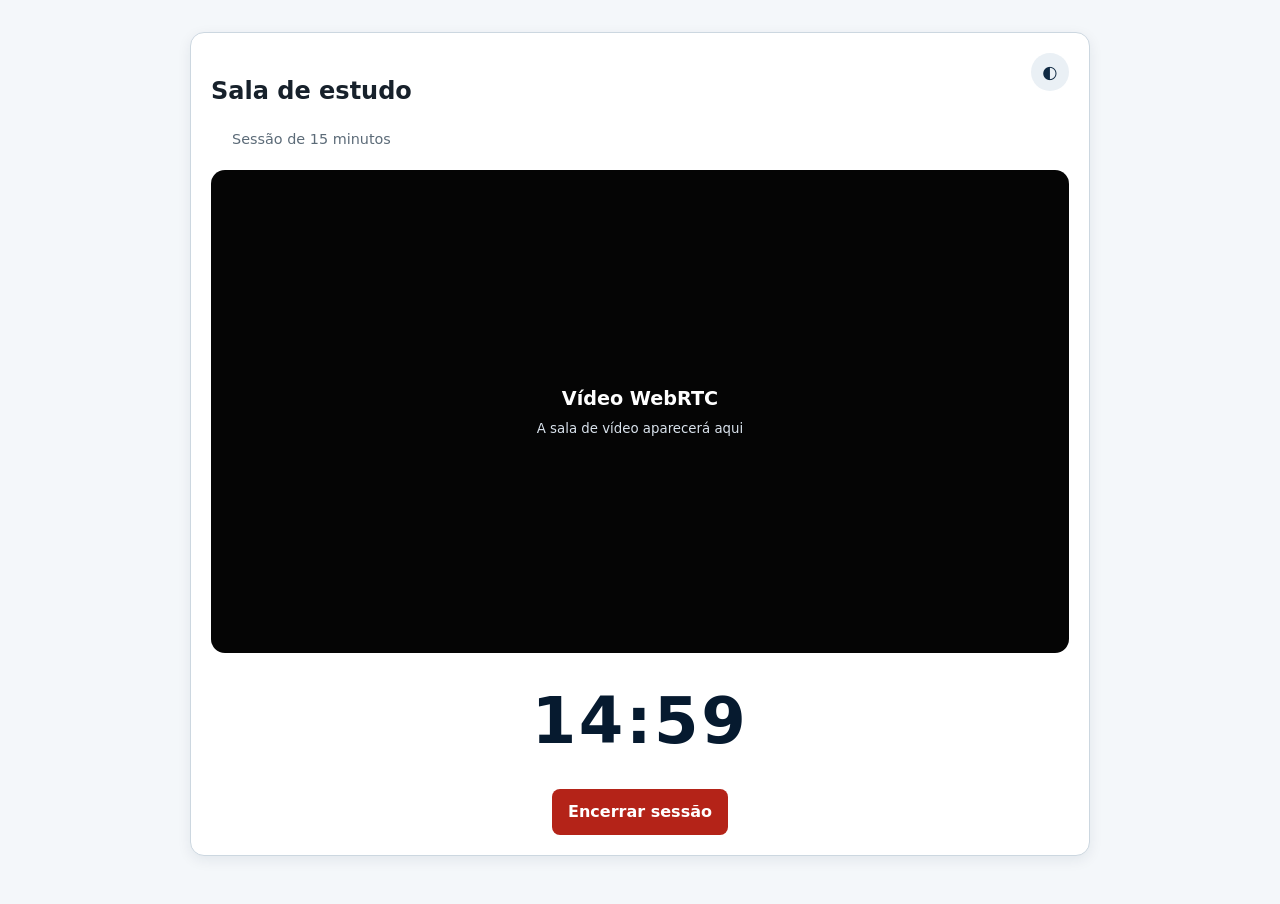
==== frontend/sala.html @ 6344618f "chore: inicializa MVP do AprendeJunto" ====
<!DOCTYPE html>
<html lang="pt-BR">
<head>
    <meta charset="UTF-8">
    <meta name="viewport" content="width=device-width, initial-scale=1.0">
    <meta name="description" content="Sala de estudo do AprendeJunto.">
    <title>AprendeJunto | Sala de estudo</title>
    <link rel="stylesheet" href="style.css">
</head>
<body>
    <main class="page-shell session-page">
        <section class="card session-card" aria-labelledby="session-title">
            <div class="section-heading">
                <div>
                    <h1 id="session-title">Sala de estudo</h1>
                    <p class="session-meta">Sessão de 15 minutos</p>
                </div>
                <button class="theme-toggle" id="theme-toggle" type="button" aria-label="Alternar tema" title="Alternar tema">◐</button>
            </div>

            <div class="video-placeholder" role="img" aria-label="Placeholder do vídeo WebRTC">
                <span>
                    <strong>Vídeo WebRTC</strong>
                    <small>A sala de vídeo aparecerá aqui</small>
                </span>
            </div>

            <p id="session-timer" class="timer" aria-label="Tempo restante">15:00</p>
            <button id="end-session-button" class="danger-button" type="button">Encerrar sessão</button>
        </section>
    </main>

    <script src="app.js" defer></script>
</body>
</html>
---- frontend/style.css ----
:root {
    color-scheme: light;
    --color-primary: #102a43;
    --color-primary-strong: #061a2f;
    --color-primary-soft: #d9e7f5;
    --color-accent: #1f5f93;
    --color-background: #f4f7fa;
    --color-surface: #ffffff;
    --color-surface-muted: #eaf0f5;
    --color-text: #17212b;
    --color-text-muted: #5c6b78;
    --color-border: #ccd7e0;
    --color-danger: #b42318;
    --color-danger-dark: #8f1d14;
    --shadow-sm: 0 4px 14px rgba(16, 42, 67, 0.08);
    --shadow-md: 0 12px 30px rgba(16, 42, 67, 0.12);
    --radius-sm: 8px;
    --radius-md: 14px;
    --radius-lg: 20px;
}

[data-theme="dark"] {
    color-scheme: dark;
    --color-primary: #b9d6f0;
    --color-primary-strong: #e2eef9;
    --color-primary-soft: #203c57;
    --color-accent: #75a9d5;
    --color-background: #0d1722;
    --color-surface: #152333;
    --color-surface-muted: #203244;
    --color-text: #edf4fa;
    --color-text-muted: #aab9c7;
    --color-border: #34495c;
    --color-danger: #f06a60;
    --color-danger-dark: #ff8a80;
    --shadow-sm: 0 4px 14px rgba(0, 0, 0, 0.22);
    --shadow-md: 0 12px 30px rgba(0, 0, 0, 0.3);
}

* {
    box-sizing: border-box;
}

html {
    font-family: Inter, ui-sans-serif, system-ui, -apple-system, BlinkMacSystemFont, "Segoe UI", sans-serif;
    background: var(--color-background);
}

body {
    margin: 0;
    min-width: 320px;
    color: var(--color-text);
    background: var(--color-background);
    line-height: 1.5;
}

button,
input {
    font: inherit;
}

button {
    border: 0;
    cursor: pointer;
}

button:focus-visible,
input:focus-visible,
a:focus-visible {
    outline: 3px solid var(--color-accent);
    outline-offset: 2px;
}

a {
    color: inherit;
}

.app-header {
    position: sticky;
    top: 0;
    z-index: 10;
    display: flex;
    align-items: center;
    justify-content: space-between;
    gap: 1rem;
    padding: 1rem;
    background: var(--color-surface);
    border-bottom: 1px solid var(--color-border);
}

.brand {
    color: var(--color-primary);
    font-size: 1.15rem;
    font-weight: 800;
    text-decoration: none;
    letter-spacing: -0.02em;
}

.header-actions,
.balance {
    display: flex;
    align-items: center;
    gap: 0.65rem;
}

.balance {
    padding: 0.45rem 0.75rem;
    color: var(--color-primary);
    background: var(--color-primary-soft);
    border-radius: 999px;
    font-size: 0.875rem;
    font-weight: 700;
    white-space: nowrap;
}

.theme-toggle {
    width: 2.4rem;
    height: 2.4rem;
    color: var(--color-primary);
    background: var(--color-surface-muted);
    border-radius: 50%;
    font-size: 1.1rem;
}

.page-shell {
    width: min(100% - 2rem, 1080px);
    margin: 0 auto;
    padding: 2rem 0 3rem;
}

.hero {
    margin-bottom: 1.5rem;
}

.hero h1,
.section-heading h2 {
    margin: 0;
    color: var(--color-primary-strong);
    letter-spacing: -0.03em;
}

.hero p,
.section-heading p,
.empty-state,
.session-meta {
    color: var(--color-text-muted);
}

.hero p {
    max-width: 600px;
    margin: 0.5rem 0 0;
}

.dashboard-grid {
    display: grid;
    gap: 1.25rem;
}

.card {
    padding: 1.25rem;
    background: var(--color-surface);
    border: 1px solid var(--color-border);
    border-radius: var(--radius-md);
    box-shadow: var(--shadow-sm);
}

.section-heading {
    display: flex;
    align-items: flex-start;
    justify-content: space-between;
    gap: 1rem;
    margin-bottom: 1rem;
}

.section-heading h2 {
    font-size: 1.15rem;
}

.section-heading p {
    margin: 0.25rem 0 0;
    font-size: 0.9rem;
}

.form-grid {
    display: grid;
    gap: 0.9rem;
}

.field {
    display: grid;
    gap: 0.4rem;
}

.field label {
    color: var(--color-text-muted);
    font-size: 0.85rem;
    font-weight: 700;
}

.field input {
    width: 100%;
    padding: 0.75rem 0.85rem;
    color: var(--color-text);
    background: var(--color-surface);
    border: 1px solid var(--color-border);
    border-radius: var(--radius-sm);
}

.primary-button,
.danger-button {
    display: inline-flex;
    align-items: center;
    justify-content: center;
    min-height: 2.75rem;
    padding: 0.7rem 1rem;
    border-radius: var(--radius-sm);
    font-weight: 750;
    transition: transform 160ms ease, background 160ms ease;
}

.primary-button {
    color: #ffffff;
    background: var(--color-primary);
}

.primary-button:hover {
    background: var(--color-primary-strong);
    transform: translateY(-1px);
}

.danger-button {
    color: #ffffff;
    background: var(--color-danger);
}

.danger-button:hover {
    background: var(--color-danger-dark);
    transform: translateY(-1px);
}

.primary-button:disabled {
    cursor: wait;
    opacity: 0.65;
}

.questions-list {
    display: grid;
    gap: 0.85rem;
}

.question-item {
    display: grid;
    gap: 0.9rem;
    padding: 1rem;
    background: var(--color-surface-muted);
    border-radius: var(--radius-sm);
}

.question-item h3 {
    margin: 0;
    color: var(--color-primary-strong);
    font-size: 1rem;
}

.question-subject {
    display: inline-block;
    margin: 0.3rem 0 0;
    color: var(--color-text-muted);
    font-size: 0.85rem;
    font-weight: 650;
}

.question-description {
    margin: 0.5rem 0 0;
    color: var(--color-text-muted);
    font-size: 0.9rem;
}

.status-message {
    min-height: 1.35rem;
    margin: 0.75rem 0 0;
    color: var(--color-text-muted);
    font-size: 0.875rem;
}

.status-message.error {
    color: var(--color-danger);
}

.empty-state {
    padding: 1rem;
    text-align: center;
    background: var(--color-surface-muted);
    border-radius: var(--radius-sm);
}

.session-page {
    min-height: 100vh;
    display: grid;
    place-items: center;
}

.session-card {
    width: min(100%, 900px);
    text-align: center;
}

.video-placeholder {
    display: grid;
    place-items: center;
    aspect-ratio: 16 / 9;
    margin: 1.25rem 0;
    color: #d9e2ec;
    background: #050505;
    border-radius: var(--radius-md);
}

.video-placeholder span {
    display: grid;
    gap: 0.35rem;
}

.video-placeholder strong {
    color: #ffffff;
    font-size: 1.2rem;
}

.timer {
    margin: 0 0 1.25rem;
    color: var(--color-primary-strong);
    font-variant-numeric: tabular-nums;
    font-size: clamp(2.25rem, 10vw, 4rem);
    font-weight: 800;
    letter-spacing: 0.04em;
}

@media (min-width: 720px) {
    .app-header {
        padding: 1rem max(1.5rem, calc((100vw - 1080px) / 2));
    }

    .dashboard-grid {
        grid-template-columns: minmax(280px, 0.85fr) minmax(0, 1.15fr);
        align-items: start;
    }

    .question-item {
        grid-template-columns: 1fr auto;
        align-items: center;
    }
}
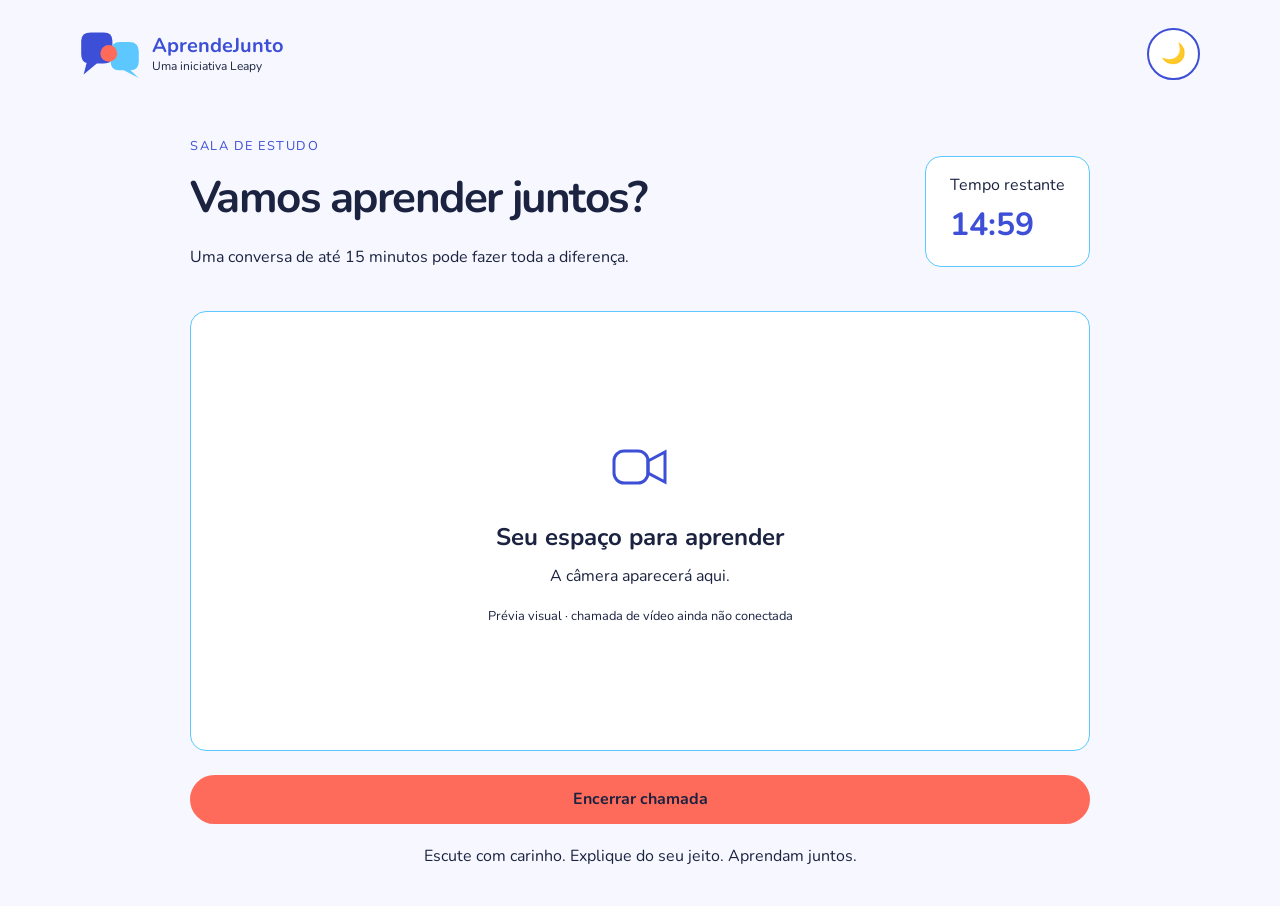
==== commit 090ad1c1: "feat: aplica identidade visual Leapy ao frontend AprendeJunto" ====
--- a/frontend/sala.html
+++ b/frontend/sala.html
@@ -3,33 +3,66 @@
 <head>
     <meta charset="UTF-8">
     <meta name="viewport" content="width=device-width, initial-scale=1.0">
-    <meta name="description" content="Sala de estudo do AprendeJunto.">
+    <meta name="description" content="Uma sala para aprender e ensinar juntos, em até 15 minutos.">
     <title>AprendeJunto | Sala de estudo</title>
     <link rel="stylesheet" href="style.css">
+    <script src="app.js" defer></script>
 </head>
 <body>
-    <main class="page-shell session-page">
-        <section class="card session-card" aria-labelledby="session-title">
-            <div class="section-heading">
-                <div>
-                    <h1 id="session-title">Sala de estudo</h1>
-                    <p class="session-meta">Sessão de 15 minutos</p>
+    <a class="skip-link" href="#study-room">Pular para a sala</a>
+    <header class="app-header page-shell">
+        <a class="brand" href="index.html" aria-label="AprendeJunto — voltar ao mural">
+            <svg class="brand-mark" viewBox="0 0 100 80" aria-hidden="true">
+                <path class="logo-primary" d="M18 4H40Q54 4 54 18V42Q54 56 40 56H28L6 74 11 55Q2 53 2 40V18Q2 4 18 4Z"/>
+                <path class="logo-sky" d="M67 20H82Q98 20 98 36V52Q98 67 84 67L98 80 73 67H65Q51 67 51 53V36Q51 20 67 20Z"/>
+                <circle class="logo-action" cx="48" cy="39" r="14"/>
+            </svg>
+            <span>AprendeJunto<small>Uma iniciativa Leapy</small></span>
+        </a>
+        <button class="theme-toggle" id="theme-toggle" type="button" aria-label="Ativar tema escuro">🌙</button>
+    </header>
+    <main class="page-shell room-main" id="study-room">
+        <section class="room-heading" aria-labelledby="session-title">
+            <div>
+                <p class="eyebrow">SALA DE ESTUDO</p>
+                <h1 id="session-title">Vamos aprender juntos?</h1>
+                <p>Uma conversa de até 15 minutos pode fazer toda a diferença.</p>
+            </div>
+            <div class="timer-panel">
+                <span>Tempo restante</span>
+                <strong id="session-timer" role="timer" aria-label="Tempo restante da sessão">15:00</strong>
+            </div>
+        </section>
+        <div class="video-placeholder" aria-label="Prévia da área de vídeo">
+            <svg class="camera-icon" viewBox="0 0 64 64" fill="none" stroke="currentColor" stroke-width="3" aria-hidden="true">
+                <rect x="6" y="16" width="34" height="32" rx="10"/>
+                <path d="m40 26 17-9v30l-17-9Z"/>
+            </svg>
+            <h2>Seu espaço para aprender</h2>
+            <p>A câmera aparecerá aqui.</p>
+            <small>Prévia visual · chamada de vídeo ainda não conectada</small>
+        </div>
+        <button id="end-session-button" class="danger-button full-width" type="button">Encerrar chamada</button>
+        <p class="room-tip">Escute com carinho. Explique do seu jeito. Aprendam juntos.</p>
+    </main>
+    <dialog id="rating-modal" class="rating-modal" aria-labelledby="rating-title" aria-describedby="rating-description">
+        <h2 id="rating-title">Mandou bem!</h2>
+        <p id="rating-description">Cada troca faz a diferença. Como foi aprender com seu colega?</p>
+        <form id="rating-form">
+            <fieldset class="rating-fieldset">
+                <legend>Sua avaliação</legend>
+                <div class="rating-stars">
+                    <label><input type="radio" name="estrelas" value="1" required aria-label="1 estrela"><span aria-hidden="true">★</span></label>
+                    <label><input type="radio" name="estrelas" value="2" aria-label="2 estrelas"><span aria-hidden="true">★</span></label>
+                    <label><input type="radio" name="estrelas" value="3" aria-label="3 estrelas"><span aria-hidden="true">★</span></label>
+                    <label><input type="radio" name="estrelas" value="4" aria-label="4 estrelas"><span aria-hidden="true">★</span></label>
+                    <label><input type="radio" name="estrelas" value="5" aria-label="5 estrelas"><span aria-hidden="true">★</span></label>
                 </div>
-                <button class="theme-toggle" id="theme-toggle" type="button" aria-label="Alternar tema" title="Alternar tema">◐</button>
-            </div>
-
-            <div class="video-placeholder" role="img" aria-label="Placeholder do vídeo WebRTC">
-                <span>
-                    <strong>Vídeo WebRTC</strong>
-                    <small>A sala de vídeo aparecerá aqui</small>
-                </span>
-            </div>
-
-            <p id="session-timer" class="timer" aria-label="Tempo restante">15:00</p>
-            <button id="end-session-button" class="danger-button" type="button">Encerrar sessão</button>
-        </section>
-    </main>
-
-    <script src="app.js" defer></script>
+            </fieldset>
+            <p id="rating-status" class="status-message" role="status"></p>
+            <button class="primary-button full-width" type="submit">Enviar avaliação</button>
+        </form>
+        <button class="secondary-button full-width" id="close-rating" type="button">Voltar à sala</button>
+    </dialog>
 </body>
 </html>
--- a/frontend/style.css
+++ b/frontend/style.css
@@ -1,351 +1,148 @@
+@import url('https://fonts.googleapis.com/css2?family=Nunito:wght@400;700&display=swap');
+
 :root {
+    --aj-primary: #3D4FD6;
+    --aj-sky: #5CC8FF;
+    --aj-action: #FF6B5B;
+    --aj-coin: #FFC53D;
+    --aj-text: #1B2340;
+    --aj-bg: #F7F8FF;
+    --aj-surface: #FFFFFF;
+    --aj-radius-card: 16px;
+    --aj-radius-btn: 999px;
+    --aj-font: 'Nunito', system-ui, sans-serif;
     color-scheme: light;
-    --color-primary: #102a43;
-    --color-primary-strong: #061a2f;
-    --color-primary-soft: #d9e7f5;
-    --color-accent: #1f5f93;
-    --color-background: #f4f7fa;
-    --color-surface: #ffffff;
-    --color-surface-muted: #eaf0f5;
-    --color-text: #17212b;
-    --color-text-muted: #5c6b78;
-    --color-border: #ccd7e0;
-    --color-danger: #b42318;
-    --color-danger-dark: #8f1d14;
-    --shadow-sm: 0 4px 14px rgba(16, 42, 67, 0.08);
-    --shadow-md: 0 12px 30px rgba(16, 42, 67, 0.12);
-    --radius-sm: 8px;
-    --radius-md: 14px;
-    --radius-lg: 20px;
 }
 
 [data-theme="dark"] {
+    --aj-primary: #8C9BFF;
+    --aj-sky: #7FD3FF;
+    --aj-action: #FF8A7D;
+    --aj-coin: #FFD166;
+    --aj-text: #EEF0FF;
+    --aj-bg: #10142A;
+    --aj-surface: #1A2040;
     color-scheme: dark;
-    --color-primary: #b9d6f0;
-    --color-primary-strong: #e2eef9;
-    --color-primary-soft: #203c57;
-    --color-accent: #75a9d5;
-    --color-background: #0d1722;
-    --color-surface: #152333;
-    --color-surface-muted: #203244;
-    --color-text: #edf4fa;
-    --color-text-muted: #aab9c7;
-    --color-border: #34495c;
-    --color-danger: #f06a60;
-    --color-danger-dark: #ff8a80;
-    --shadow-sm: 0 4px 14px rgba(0, 0, 0, 0.22);
-    --shadow-md: 0 12px 30px rgba(0, 0, 0, 0.3);
 }
 
-* {
-    box-sizing: border-box;
+* { box-sizing: border-box; }
+body {
+    font-family: var(--aj-font);
+    background-color: var(--aj-bg);
+    color: var(--aj-text);
+    transition: background-color 0.3s ease, color 0.3s ease;
+    margin: 0;
+    padding: 20px;
+    line-height: 1.6;
+    font-weight: 400;
 }
-
-html {
-    font-family: Inter, ui-sans-serif, system-ui, -apple-system, BlinkMacSystemFont, "Segoe UI", sans-serif;
-    background: var(--color-background);
+button, input, select, textarea { font: inherit; }
+h1, h2, h3, strong, button, .brand { font-weight: 700; }
+h1, h2, h3 { line-height: 1.2; overflow-wrap: anywhere; }
+h1 { font-size: clamp(2rem, 5vw, 3.5rem); letter-spacing: -.035em; margin: 0 0 20px; }
+h2 { font-size: 1.5rem; margin: 0 0 12px; }
+h3 { font-size: 1.15rem; margin: 0 0 12px; }
+p { margin: 0 0 16px; }
+a { color: var(--aj-primary); }
+button {
+    border: 2px solid transparent;
+    border-radius: var(--aj-radius-btn);
+    min-height: 44px;
+    padding: 10px 20px;
+    cursor: pointer;
+    transition: transform .15s ease;
 }
-
-body {
-    margin: 0;
-    min-width: 320px;
-    color: var(--color-text);
-    background: var(--color-background);
-    line-height: 1.5;
+button:hover:not(:disabled) { transform: translateY(-2px); }
+button:disabled { cursor: wait; opacity: .65; }
+:where(a, button, input, textarea, select):focus-visible {
+    outline: 3px solid var(--aj-primary);
+    outline-offset: 4px;
 }
-
-button,
-input {
-    font: inherit;
+.page-shell { width: min(100%, 1120px); margin-inline: auto; }
+.app-header { display: flex; flex-wrap: wrap; align-items: center; justify-content: space-between; gap: 20px; padding-block: 8px 24px; }
+.brand { display: inline-flex; align-items: center; gap: 12px; text-decoration: none; font-size: 1.25rem; line-height: 1.3; }
+.brand-mark { width: 60px; height: 48px; flex: none; }
+.logo-primary { fill: var(--aj-primary); }
+.logo-sky { fill: var(--aj-sky); }
+.logo-action { fill: var(--aj-action); }
+.brand small, .balance small { display: block; font-size: .75rem; color: var(--aj-text); font-weight: 400; }
+.header-actions { display: flex; align-items: center; gap: 20px; }
+.balance { display: flex; align-items: center; gap: 10px; font-size: .875rem; }
+.coin { display: grid; place-items: center; width: 44px; height: 44px; border-radius: 50%; background-color: var(--aj-coin); color: var(--aj-bg); font-size: 1.25rem; font-weight: 700; }
+:root:not([data-theme="dark"]) .coin { color: var(--aj-text); }
+.theme-toggle { background-color: var(--aj-surface); color: var(--aj-text); border-color: var(--aj-primary); min-width: 48px; padding: 8px 12px; font-size: 1.25rem; }
+.intro { padding-block: 32px 40px; max-width: 760px; }
+.eyebrow { color: var(--aj-primary); font-size: .8rem; letter-spacing: .12em; margin-bottom: 16px; }
+.how-it-works { border-left: 4px solid var(--aj-sky); padding-left: 16px; }
+.dashboard-grid { display: grid; gap: 32px; align-items: start; }
+.feed-section, .ask-card { min-width: 0; }
+.search-box, .field { display: grid; gap: 8px; }
+.search-box { margin-block: 24px 16px; }
+input, select, textarea { width: 100%; min-width: 0; padding: 12px 16px; color: var(--aj-text); background-color: var(--aj-bg); border: 1px solid var(--aj-primary); border-radius: var(--aj-radius-card); }
+.search-box input { background-color: var(--aj-surface); }
+input::placeholder, textarea::placeholder { color: var(--aj-text); opacity: .7; }
+textarea { resize: vertical; min-height: 110px; }
+.subject-tabs { display: flex; flex-wrap: wrap; gap: 8px; margin-bottom: 20px; }
+.subject-tab, .secondary-button { color: var(--aj-primary); background-color: var(--aj-surface); border-color: var(--aj-primary); }
+.subject-tab.active, .primary-button { background-color: var(--aj-primary); color: var(--aj-surface); }
+[data-theme="dark"] .subject-tab.active, [data-theme="dark"] .primary-button { color: var(--aj-bg); }
+.primary-button, .danger-button { display: inline-flex; align-items: center; justify-content: center; gap: 8px; }
+.accept-button, .danger-button { background-color: var(--aj-action); color: var(--aj-text); }
+[data-theme="dark"] .accept-button, [data-theme="dark"] .danger-button { color: var(--aj-bg); }
+.full-width { width: 100%; }
+.card, .question-item, .empty-state, .video-placeholder, .timer-panel, .rating-modal {
+    background-color: var(--aj-surface);
+    border-radius: var(--aj-radius-card);
+    border: 1px solid var(--aj-sky);
 }
-
-button {
-    border: 0;
-    cursor: pointer;
+.questions-list { display: grid; gap: 16px; }
+.question-item { display: grid; gap: 20px; padding: 24px; }
+.question-description { margin-bottom: 16px; overflow-wrap: anywhere; }
+.question-meta { display: flex; flex-wrap: wrap; align-items: center; gap: 12px; font-size: .875rem; }
+.question-subject { color: var(--aj-primary); font-weight: 400; }
+.question-author { display: flex; align-items: center; gap: 6px; }
+.mini-avatar { display: inline-grid; place-items: center; width: 28px; height: 28px; flex: none; border-radius: 50%; background-color: var(--aj-sky); color: var(--aj-bg); font-size: .65rem; }
+:root:not([data-theme="dark"]) .mini-avatar { color: var(--aj-text); }
+.ask-cta { margin-top: 20px; }
+.ask-card { padding: 24px; scroll-margin-top: 24px; }
+.question-mark { display: grid; place-items: center; width: 48px; height: 48px; margin-bottom: 24px; border-radius: 50%; color: var(--aj-primary); background-color: var(--aj-bg); font-size: 1.75rem; }
+.form-grid { display: grid; gap: 20px; margin-top: 24px; }
+.status-message { margin-block: 12px; font-size: .875rem; }
+.status-message:empty { display: none; }
+.status-message.error { border-left: 4px solid var(--aj-action); padding-left: 12px; }
+.empty-state { padding: 24px; text-align: center; }
+.page-footer { padding-top: 48px; font-size: .875rem; text-align: center; }
+.room-main { padding-top: 32px; max-width: 900px; }
+.room-heading { display: flex; flex-direction: column; gap: 16px; margin-bottom: 24px; }
+.room-heading h1 { font-size: clamp(1.75rem, 4vw, 2.75rem); }
+.timer-panel { display: grid; padding: 16px 24px; flex: none; }
+.timer-panel strong { color: var(--aj-primary); font-size: 2rem; font-variant-numeric: tabular-nums; }
+.video-placeholder { display: flex; flex-direction: column; align-items: center; justify-content: center; min-height: 320px; padding: 32px 20px; text-align: center; margin-bottom: 24px; }
+.video-placeholder small { font-size: .8rem; }
+.camera-icon { width: 64px; height: 64px; color: var(--aj-primary); margin-bottom: 24px; }
+.room-tip { text-align: center; margin-top: 20px; }
+.rating-modal { color: var(--aj-text); width: min(480px, calc(100% - 40px)); max-height: calc(100dvh - 40px); overflow-y: auto; padding: 28px; text-align: center; }
+.rating-modal::backdrop { background-color: var(--aj-bg); opacity: .9; }
+.rating-modal h2 { font-size: 2rem; }
+.rating-fieldset { border: 0; padding: 0; margin: 24px 0; }
+.rating-stars { display: flex; justify-content: center; gap: 4px; margin-top: 12px; }
+.rating-stars label { position: relative; cursor: pointer; }
+.rating-stars input { position: absolute; width: 1px; height: 1px; padding: 0; opacity: 0; }
+.rating-stars span { display: grid; place-items: center; width: 44px; height: 48px; color: var(--aj-coin); font-size: 2.5rem; border-bottom: 3px solid transparent; }
+.rating-stars input:checked + span { border-color: var(--aj-coin); transform: scale(1.1); }
+.rating-stars input:focus-visible + span { outline: 3px solid var(--aj-primary); outline-offset: 2px; }
+.rating-modal .secondary-button { margin-top: 12px; }
+.skip-link { position: fixed; top: -100px; left: 20px; padding: 12px; background-color: var(--aj-surface); z-index: 10; }
+.skip-link:focus { top: 20px; }
+@media (min-width: 720px) {
+    .app-header { flex-wrap: nowrap; }
+    .dashboard-grid { grid-template-columns: minmax(0, 1.5fr) minmax(0, 1fr); }
+    .room-heading { flex-direction: row; align-items: center; justify-content: space-between; }
+    .video-placeholder { min-height: 440px; }
 }
-
-button:focus-visible,
-input:focus-visible,
-a:focus-visible {
-    outline: 3px solid var(--color-accent);
-    outline-offset: 2px;
+@media (min-width: 1000px) {
+    .question-item { grid-template-columns: minmax(0, 1fr) auto; align-items: center; }
 }
-
-a {
-    color: inherit;
+@media (prefers-reduced-motion: reduce) {
+    *, *::before, *::after { transition: none !important; scroll-behavior: auto !important; }
 }
-
-.app-header {
-    position: sticky;
-    top: 0;
-    z-index: 10;
-    display: flex;
-    align-items: center;
-    justify-content: space-between;
-    gap: 1rem;
-    padding: 1rem;
-    background: var(--color-surface);
-    border-bottom: 1px solid var(--color-border);
-}
-
-.brand {
-    color: var(--color-primary);
-    font-size: 1.15rem;
-    font-weight: 800;
-    text-decoration: none;
-    letter-spacing: -0.02em;
-}
-
-.header-actions,
-.balance {
-    display: flex;
-    align-items: center;
-    gap: 0.65rem;
-}
-
-.balance {
-    padding: 0.45rem 0.75rem;
-    color: var(--color-primary);
-    background: var(--color-primary-soft);
-    border-radius: 999px;
-    font-size: 0.875rem;
-    font-weight: 700;
-    white-space: nowrap;
-}
-
-.theme-toggle {
-    width: 2.4rem;
-    height: 2.4rem;
-    color: var(--color-primary);
-    background: var(--color-surface-muted);
-    border-radius: 50%;
-    font-size: 1.1rem;
-}
-
-.page-shell {
-    width: min(100% - 2rem, 1080px);
-    margin: 0 auto;
-    padding: 2rem 0 3rem;
-}
-
-.hero {
-    margin-bottom: 1.5rem;
-}
-
-.hero h1,
-.section-heading h2 {
-    margin: 0;
-    color: var(--color-primary-strong);
-    letter-spacing: -0.03em;
-}
-
-.hero p,
-.section-heading p,
-.empty-state,
-.session-meta {
-    color: var(--color-text-muted);
-}
-
-.hero p {
-    max-width: 600px;
-    margin: 0.5rem 0 0;
-}
-
-.dashboard-grid {
-    display: grid;
-    gap: 1.25rem;
-}
-
-.card {
-    padding: 1.25rem;
-    background: var(--color-surface);
-    border: 1px solid var(--color-border);
-    border-radius: var(--radius-md);
-    box-shadow: var(--shadow-sm);
-}
-
-.section-heading {
-    display: flex;
-    align-items: flex-start;
-    justify-content: space-between;
-    gap: 1rem;
-    margin-bottom: 1rem;
-}
-
-.section-heading h2 {
-    font-size: 1.15rem;
-}
-
-.section-heading p {
-    margin: 0.25rem 0 0;
-    font-size: 0.9rem;
-}
-
-.form-grid {
-    display: grid;
-    gap: 0.9rem;
-}
-
-.field {
-    display: grid;
-    gap: 0.4rem;
-}
-
-.field label {
-    color: var(--color-text-muted);
-    font-size: 0.85rem;
-    font-weight: 700;
-}
-
-.field input {
-    width: 100%;
-    padding: 0.75rem 0.85rem;
-    color: var(--color-text);
-    background: var(--color-surface);
-    border: 1px solid var(--color-border);
-    border-radius: var(--radius-sm);
-}
-
-.primary-button,
-.danger-button {
-    display: inline-flex;
-    align-items: center;
-    justify-content: center;
-    min-height: 2.75rem;
-    padding: 0.7rem 1rem;
-    border-radius: var(--radius-sm);
-    font-weight: 750;
-    transition: transform 160ms ease, background 160ms ease;
-}
-
-.primary-button {
-    color: #ffffff;
-    background: var(--color-primary);
-}
-
-.primary-button:hover {
-    background: var(--color-primary-strong);
-    transform: translateY(-1px);
-}
-
-.danger-button {
-    color: #ffffff;
-    background: var(--color-danger);
-}
-
-.danger-button:hover {
-    background: var(--color-danger-dark);
-    transform: translateY(-1px);
-}
-
-.primary-button:disabled {
-    cursor: wait;
-    opacity: 0.65;
-}
-
-.questions-list {
-    display: grid;
-    gap: 0.85rem;
-}
-
-.question-item {
-    display: grid;
-    gap: 0.9rem;
-    padding: 1rem;
-    background: var(--color-surface-muted);
-    border-radius: var(--radius-sm);
-}
-
-.question-item h3 {
-    margin: 0;
-    color: var(--color-primary-strong);
-    font-size: 1rem;
-}
-
-.question-subject {
-    display: inline-block;
-    margin: 0.3rem 0 0;
-    color: var(--color-text-muted);
-    font-size: 0.85rem;
-    font-weight: 650;
-}
-
-.question-description {
-    margin: 0.5rem 0 0;
-    color: var(--color-text-muted);
-    font-size: 0.9rem;
-}
-
-.status-message {
-    min-height: 1.35rem;
-    margin: 0.75rem 0 0;
-    color: var(--color-text-muted);
-    font-size: 0.875rem;
-}
-
-.status-message.error {
-    color: var(--color-danger);
-}
-
-.empty-state {
-    padding: 1rem;
-    text-align: center;
-    background: var(--color-surface-muted);
-    border-radius: var(--radius-sm);
-}
-
-.session-page {
-    min-height: 100vh;
-    display: grid;
-    place-items: center;
-}
-
-.session-card {
-    width: min(100%, 900px);
-    text-align: center;
-}
-
-.video-placeholder {
-    display: grid;
-    place-items: center;
-    aspect-ratio: 16 / 9;
-    margin: 1.25rem 0;
-    color: #d9e2ec;
-    background: #050505;
-    border-radius: var(--radius-md);
-}
-
-.video-placeholder span {
-    display: grid;
-    gap: 0.35rem;
-}
-
-.video-placeholder strong {
-    color: #ffffff;
-    font-size: 1.2rem;
-}
-
-.timer {
-    margin: 0 0 1.25rem;
-    color: var(--color-primary-strong);
-    font-variant-numeric: tabular-nums;
-    font-size: clamp(2.25rem, 10vw, 4rem);
-    font-weight: 800;
-    letter-spacing: 0.04em;
-}
-
-@media (min-width: 720px) {
-    .app-header {
-        padding: 1rem max(1.5rem, calc((100vw - 1080px) / 2));
-    }
-
-    .dashboard-grid {
-        grid-template-columns: minmax(280px, 0.85fr) minmax(0, 1.15fr);
-        align-items: start;
-    }
-
-    .question-item {
-        grid-template-columns: 1fr auto;
-        align-items: center;
-    }
-}
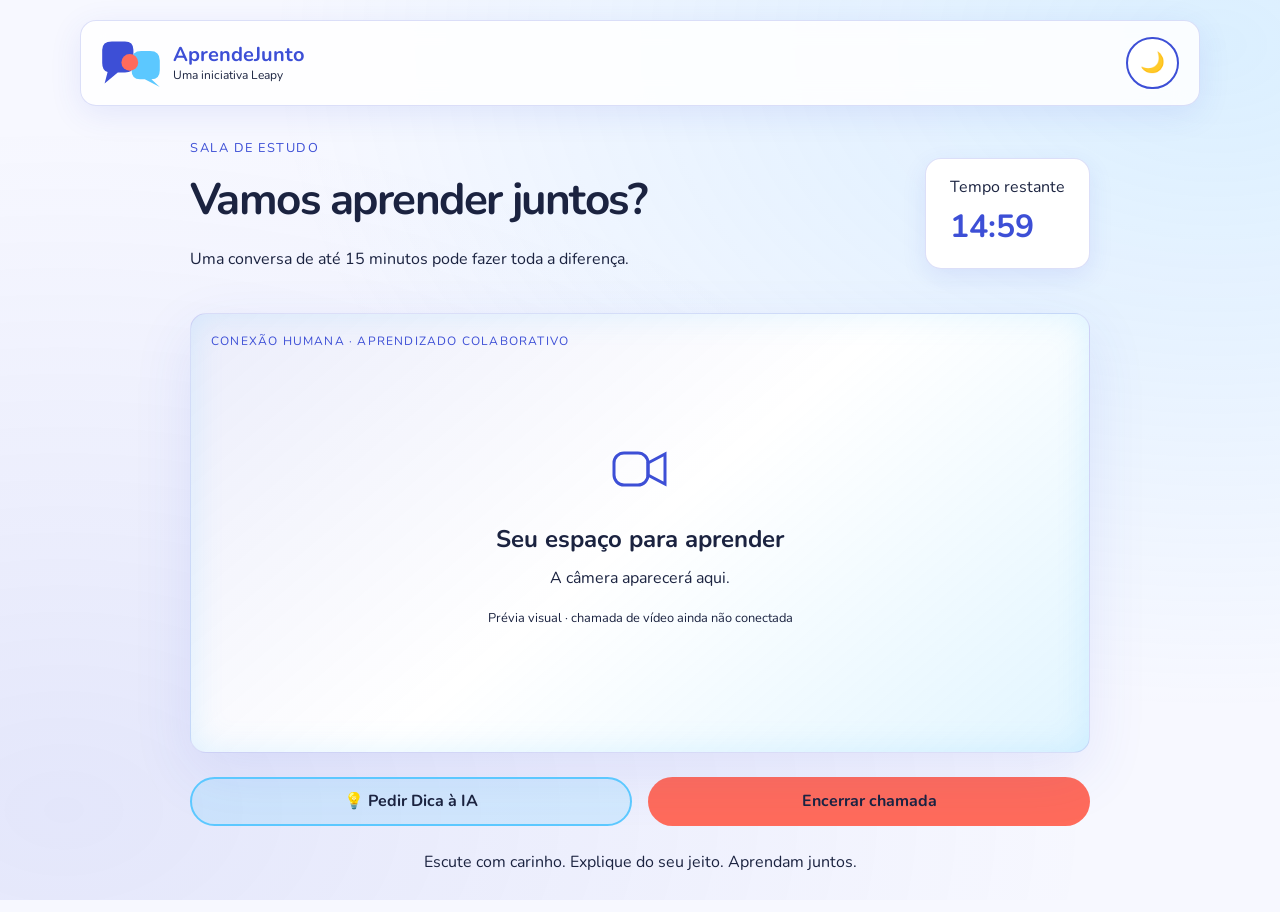
==== commit fac77932: "feat: adiciona glassmorphism, dica de IA e bonus de excelencia" ====
--- a/frontend/sala.html
+++ b/frontend/sala.html
@@ -10,7 +10,7 @@
 </head>
 <body>
     <a class="skip-link" href="#study-room">Pular para a sala</a>
-    <header class="app-header page-shell">
+    <header class="app-header page-shell glass-panel">
         <a class="brand" href="index.html" aria-label="AprendeJunto — voltar ao mural">
             <svg class="brand-mark" viewBox="0 0 100 80" aria-hidden="true">
                 <path class="logo-primary" d="M18 4H40Q54 4 54 18V42Q54 56 40 56H28L6 74 11 55Q2 53 2 40V18Q2 4 18 4Z"/>
@@ -34,6 +34,7 @@
             </div>
         </section>
         <div class="video-placeholder" aria-label="Prévia da área de vídeo">
+            <span class="video-caption">CONEXÃO HUMANA · APRENDIZADO COLABORATIVO</span>
             <svg class="camera-icon" viewBox="0 0 64 64" fill="none" stroke="currentColor" stroke-width="3" aria-hidden="true">
                 <rect x="6" y="16" width="34" height="32" rx="10"/>
                 <path d="m40 26 17-9v30l-17-9Z"/>
@@ -42,12 +43,28 @@
             <p>A câmera aparecerá aqui.</p>
             <small>Prévia visual · chamada de vídeo ainda não conectada</small>
         </div>
-        <button id="end-session-button" class="danger-button full-width" type="button">Encerrar chamada</button>
+        <div class="room-actions">
+            <div class="tooltip-wrap">
+                <button id="ai-hint-button" class="ai-button" type="button" aria-controls="ai-hint-panel" aria-expanded="false" aria-describedby="ai-tooltip">💡 Pedir Dica à IA</button>
+                <span id="ai-tooltip" class="tooltip glass-panel" role="tooltip">Uma pista para pensar em dupla, não uma resposta pronta.</span>
+            </div>
+            <button id="end-session-button" class="danger-button full-width" type="button">Encerrar chamada</button>
+        </div>
+        <div id="ai-hint-panel" class="ai-panel glass-panel" role="region" aria-labelledby="ai-hint-title" hidden>
+            <div class="ai-panel-heading">
+                <h2 id="ai-hint-title">Dica da IA</h2>
+                <button id="close-ai-hint" class="secondary-button" type="button" aria-label="Fechar dica da IA">×</button>
+            </div>
+            <p id="ai-hint-text">Antes de escolher uma fórmula, identifiquem juntos o que o problema pede e quais dados vocês já têm. Qual seria o primeiro passo? Expliquem um para o outro!</p>
+            <small>Dica demonstrativa · a IA é copiloto, vocês conduzem o aprendizado.</small>
+        </div>
+        <p id="ai-hint-status" class="status-message" role="status"></p>
         <p class="room-tip">Escute com carinho. Explique do seu jeito. Aprendam juntos.</p>
     </main>
-    <dialog id="rating-modal" class="rating-modal" aria-labelledby="rating-title" aria-describedby="rating-description">
+    <dialog id="rating-modal" class="rating-modal glass-panel" aria-labelledby="rating-title" aria-describedby="rating-description rating-bonus">
         <h2 id="rating-title">Mandou bem!</h2>
         <p id="rating-description">Cada troca faz a diferença. Como foi aprender com seu colega?</p>
+        <p id="rating-bonus" class="bonus-note"><strong>Dê 5 estrelas para dar um bônus ao colega!</strong><br>O tutor ganha 1 moeda por ajudar e +1 moeda com 5 estrelas: 2 moedas no total. Avalie de acordo com sua experiência.</p>
         <form id="rating-form">
             <fieldset class="rating-fieldset">
                 <legend>Sua avaliação</legend>
@@ -59,6 +76,7 @@
                     <label><input type="radio" name="estrelas" value="5" aria-label="5 estrelas"><span aria-hidden="true">★</span></label>
                 </div>
             </fieldset>
+            <p id="rating-preview" class="rating-preview" role="status">Selecione as estrelas para ver a recompensa do tutor.</p>
             <p id="rating-status" class="status-message" role="status"></p>
             <button class="primary-button full-width" type="submit">Enviar avaliação</button>
         </form>
--- a/frontend/style.css
+++ b/frontend/style.css
@@ -11,6 +11,14 @@
     --aj-radius-card: 16px;
     --aj-radius-btn: 999px;
     --aj-font: 'Nunito', system-ui, sans-serif;
+    --aj-primary-alpha: rgba(61, 79, 214, 0.1);
+    --aj-primary-glow: rgba(61, 79, 214, 0.22);
+    --aj-sky-alpha: rgba(92, 200, 255, 0.18);
+    --aj-sky-glow: rgba(92, 200, 255, 0.3);
+    --aj-action-glow: rgba(255, 107, 91, 0.25);
+    --aj-glass: rgba(255, 255, 255, 0.86);
+    --aj-glass-border: rgba(61, 79, 214, 0.18);
+    --aj-backdrop: rgba(27, 35, 64, 0.55);
     color-scheme: light;
 }
 
@@ -22,6 +30,14 @@
     --aj-text: #EEF0FF;
     --aj-bg: #10142A;
     --aj-surface: #1A2040;
+    --aj-primary-alpha: rgba(140, 155, 255, 0.1);
+    --aj-primary-glow: rgba(140, 155, 255, 0.22);
+    --aj-sky-alpha: rgba(127, 211, 255, 0.14);
+    --aj-sky-glow: rgba(127, 211, 255, 0.25);
+    --aj-action-glow: rgba(255, 138, 125, 0.25);
+    --aj-glass: rgba(26, 32, 64, 0.88);
+    --aj-glass-border: rgba(140, 155, 255, 0.24);
+    --aj-backdrop: rgba(16, 20, 42, 0.72);
     color-scheme: dark;
 }
 
@@ -30,7 +46,7 @@
     font-family: var(--aj-font);
     background-color: var(--aj-bg);
     color: var(--aj-text);
-    transition: background-color 0.3s ease, color 0.3s ease;
+    transition: background-color 0.6s ease, color 0.6s ease;
     margin: 0;
     padding: 20px;
     line-height: 1.6;
@@ -50,7 +66,7 @@
     min-height: 44px;
     padding: 10px 20px;
     cursor: pointer;
-    transition: transform .15s ease;
+    transition: all 0.3s ease;
 }
 button:hover:not(:disabled) { transform: translateY(-2px); }
 button:disabled { cursor: wait; opacity: .65; }
@@ -104,11 +120,12 @@
 .mini-avatar { display: inline-grid; place-items: center; width: 28px; height: 28px; flex: none; border-radius: 50%; background-color: var(--aj-sky); color: var(--aj-bg); font-size: .65rem; }
 :root:not([data-theme="dark"]) .mini-avatar { color: var(--aj-text); }
 .ask-cta { margin-top: 20px; }
-.ask-card { padding: 24px; scroll-margin-top: 24px; }
+.ask-card { padding: 24px; scroll-margin-top: 180px; }
 .question-mark { display: grid; place-items: center; width: 48px; height: 48px; margin-bottom: 24px; border-radius: 50%; color: var(--aj-primary); background-color: var(--aj-bg); font-size: 1.75rem; }
 .form-grid { display: grid; gap: 20px; margin-top: 24px; }
 .status-message { margin-block: 12px; font-size: .875rem; }
 .status-message:empty { display: none; }
+#ai-hint-status { position: absolute; width: 1px; height: 1px; overflow: hidden; clip-path: inset(50%); white-space: nowrap; }
 .status-message.error { border-left: 4px solid var(--aj-action); padding-left: 12px; }
 .empty-state { padding: 24px; text-align: center; }
 .page-footer { padding-top: 48px; font-size: .875rem; text-align: center; }
@@ -122,7 +139,7 @@
 .camera-icon { width: 64px; height: 64px; color: var(--aj-primary); margin-bottom: 24px; }
 .room-tip { text-align: center; margin-top: 20px; }
 .rating-modal { color: var(--aj-text); width: min(480px, calc(100% - 40px)); max-height: calc(100dvh - 40px); overflow-y: auto; padding: 28px; text-align: center; }
-.rating-modal::backdrop { background-color: var(--aj-bg); opacity: .9; }
+.rating-modal::backdrop { background-color: var(--aj-backdrop); backdrop-filter: blur(12px); -webkit-backdrop-filter: blur(12px); }
 .rating-modal h2 { font-size: 2rem; }
 .rating-fieldset { border: 0; padding: 0; margin: 24px 0; }
 .rating-stars { display: flex; justify-content: center; gap: 4px; margin-top: 12px; }
@@ -143,6 +160,119 @@
 @media (min-width: 1000px) {
     .question-item { grid-template-columns: minmax(0, 1fr) auto; align-items: center; }
 }
+/* Shared glass surfaces; the opaque background above remains a fallback. */
+.glass-panel {
+    background-color: var(--aj-glass);
+    border: 1px solid var(--aj-glass-border);
+    border-radius: var(--aj-radius-card);
+    backdrop-filter: blur(12px);
+    -webkit-backdrop-filter: blur(12px);
+}
+.app-header {
+    position: sticky;
+    top: 12px;
+    z-index: 5;
+    padding: 16px 20px;
+    box-shadow: 0 8px 32px var(--aj-primary-alpha);
+}
+body::before {
+    content: "";
+    position: fixed;
+    inset: 0;
+    z-index: -1;
+    pointer-events: none;
+    background: radial-gradient(ellipse at 95% 5%, var(--aj-sky-alpha), transparent 55%),
+                radial-gradient(ellipse at 5% 90%, var(--aj-primary-alpha), transparent 60%);
+}
+.card, .question-item, .video-placeholder, .timer-panel {
+    transition: all 0.3s ease;
+    border-color: var(--aj-glass-border);
+    box-shadow: 0 8px 24px var(--aj-primary-alpha);
+}
+.question-item { animation: fadeUp .5s ease backwards; }
+.question-item:nth-child(2) { animation-delay: .08s; }
+.question-item:nth-child(3) { animation-delay: .16s; }
+.question-item:focus-within { border-color: var(--aj-primary); }
+.reward-badge {
+    display: inline-block;
+    margin-bottom: 14px;
+    padding: 5px 10px;
+    border: 1px solid var(--aj-glass-border);
+    border-radius: var(--aj-radius-btn);
+    background-color: var(--aj-primary-alpha);
+    color: var(--aj-text);
+    font-size: .8rem;
+}
+.glass-panel, input, textarea, select, .brand, .brand small, .balance small {
+    transition: background-color .6s ease, color .6s ease, border-color .6s ease, box-shadow .3s ease;
+}
+.logo-primary, .logo-sky, .logo-action { transition: fill .6s ease; }
+.ask-cta { animation: softPulse 3s ease-in-out infinite; }
+.ask-cta:hover, .ask-cta:focus-visible { animation-play-state: paused; }
+.video-placeholder {
+    position: relative;
+    background-image: linear-gradient(140deg, var(--aj-primary-alpha), transparent 50%, var(--aj-sky-alpha));
+    box-shadow: 0 20px 60px var(--aj-primary-alpha), inset 0 0 32px var(--aj-sky-alpha);
+}
+.video-caption { position: absolute; top: 18px; left: 20px; color: var(--aj-primary); font-size: .75rem; letter-spacing: .1em; }
+.room-actions { display: grid; gap: 16px; margin-bottom: 24px; }
+.ai-button { width: 100%; color: var(--aj-text); background-color: var(--aj-sky-alpha); border-color: var(--aj-sky); }
+.ai-panel { margin-block: 24px; padding: 24px; }
+.ai-panel:not([hidden]) { animation: fadeUp .4s ease both; }
+.ai-panel h2 { color: var(--aj-primary); }
+.ai-panel small { display: block; margin-top: 12px; }
+.ai-panel-heading { display: flex; align-items: center; justify-content: space-between; gap: 12px; }
+.ai-panel-heading button { padding-inline: 14px; flex: none; }
+.tooltip-wrap { position: relative; }
+.tooltip {
+    position: absolute;
+    bottom: calc(100% + 8px);
+    left: 0;
+    width: min(290px, 100%);
+    padding: 12px 16px;
+    color: var(--aj-text);
+    font-size: .875rem;
+    opacity: 0;
+    visibility: hidden;
+    transform: translateY(6px);
+    transition: opacity .3s ease, visibility .3s ease, transform .3s ease;
+    pointer-events: none;
+    z-index: 6;
+}
+.tooltip-wrap:hover .tooltip, .tooltip-wrap:focus-within .tooltip {
+    opacity: 1;
+    visibility: visible;
+    transform: translateY(0);
+}
+.bonus-note { border-left: 3px solid var(--aj-sky); padding: 12px; background-color: var(--aj-primary-alpha); text-align: left; }
+.rating-preview { min-height: 3em; margin-block: 16px; font-size: .9rem; }
+.rating-stars label.is-selected span { border-color: var(--aj-coin); }
+[hidden] { display: none !important; }
+@keyframes fadeUp {
+    from { opacity: 0; transform: translateY(14px); }
+    to { opacity: 1; transform: translateY(0); }
+}
+@keyframes softPulse {
+    0%, 100% { box-shadow: 0 0 0 0 var(--aj-primary-alpha); }
+    50% { box-shadow: 0 0 0 7px var(--aj-primary-alpha), 0 8px 26px var(--aj-primary-glow); }
+}
+@media (hover: hover) and (pointer: fine) {
+    .card:hover, .question-item:hover, .video-placeholder:hover {
+        transform: translateY(-5px);
+        box-shadow: 0 18px 45px var(--aj-primary-glow), 0 0 20px var(--aj-sky-alpha);
+    }
+    button:hover:not(:disabled) { box-shadow: 0 8px 28px var(--aj-primary-glow); }
+    .accept-button:hover:not(:disabled), .danger-button:hover:not(:disabled) { box-shadow: 0 8px 28px var(--aj-action-glow); }
+    .ai-button:hover:not(:disabled) { box-shadow: 0 8px 28px var(--aj-sky-glow); }
+}
+@media (min-width: 720px) {
+    .room-actions { grid-template-columns: 1fr 1fr; }
+}
+@media (max-width: 400px) {
+    .app-header { padding: 12px; gap: 12px; }
+    .brand { font-size: 1.1rem; }
+    .brand-mark { width: 48px; }
+}
 @media (prefers-reduced-motion: reduce) {
-    *, *::before, *::after { transition: none !important; scroll-behavior: auto !important; }
-}
+    *, *::before, *::after { animation: none !important; transition: none !important; scroll-behavior: auto !important; }
+}
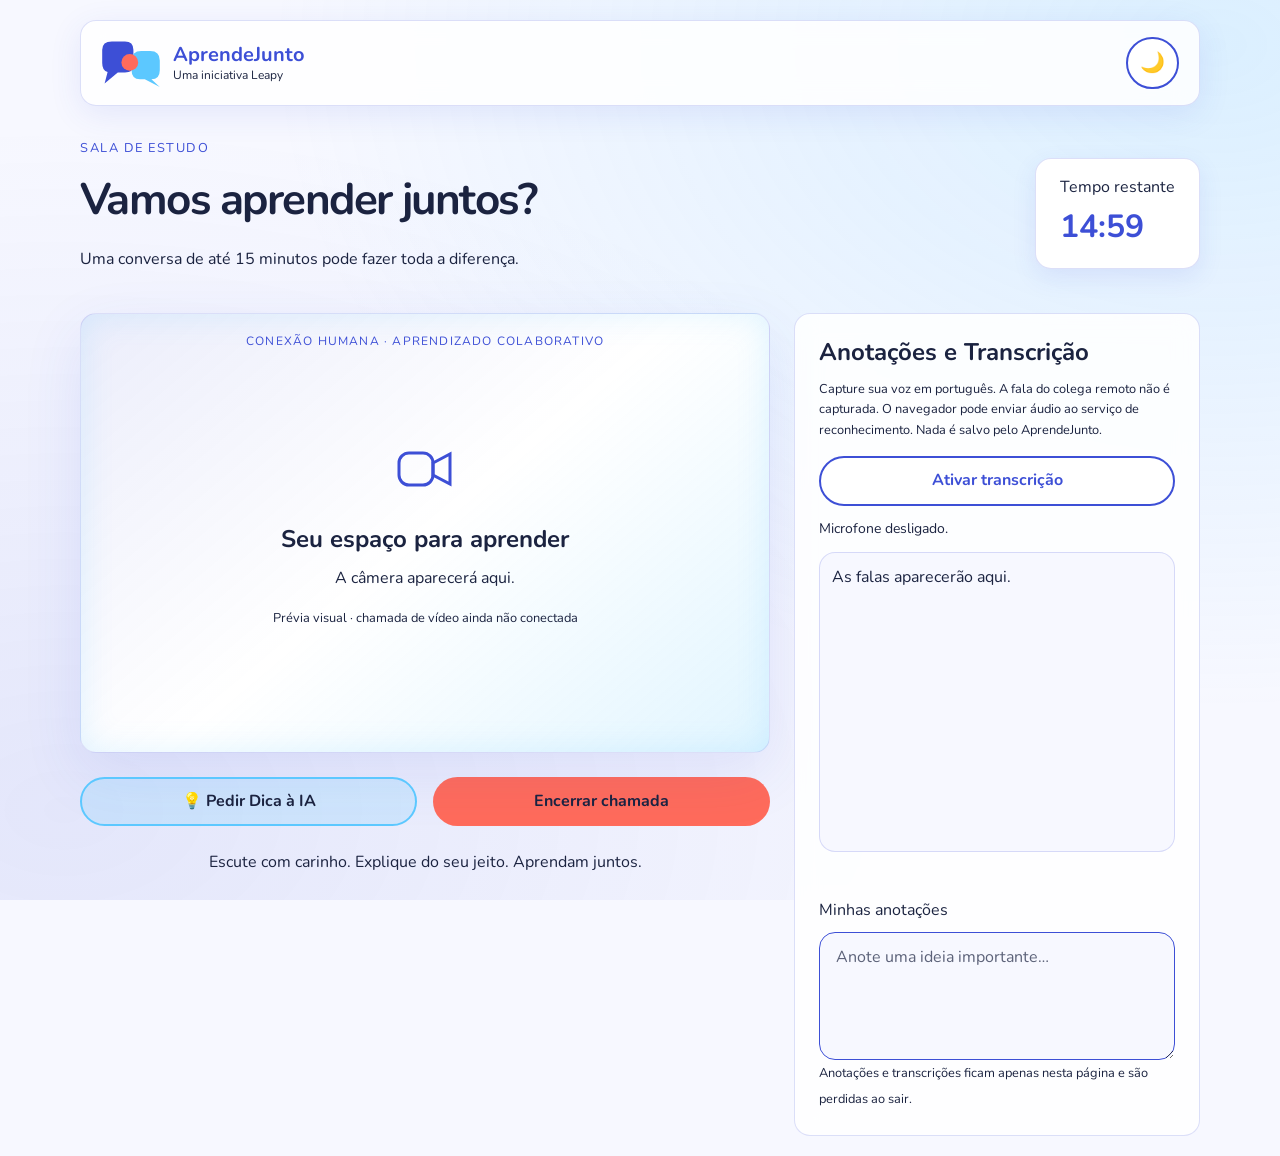
==== commit 051ebb46: "feat: adiciona cadernos e transcricao de estudo" ====
--- a/frontend/sala.html
+++ b/frontend/sala.html
@@ -33,6 +33,8 @@
                 <strong id="session-timer" role="timer" aria-label="Tempo restante da sessão">15:00</strong>
             </div>
         </section>
+        <div class="study-room-grid">
+        <section class="study-room-video" aria-label="Vídeo e assistente">
         <div class="video-placeholder" aria-label="Prévia da área de vídeo">
             <span class="video-caption">CONEXÃO HUMANA · APRENDIZADO COLABORATIVO</span>
             <svg class="camera-icon" viewBox="0 0 64 64" fill="none" stroke="currentColor" stroke-width="3" aria-hidden="true">
@@ -60,6 +62,22 @@
         </div>
         <p id="ai-hint-status" class="status-message" role="status"></p>
         <p class="room-tip">Escute com carinho. Explique do seu jeito. Aprendam juntos.</p>
+        </section>
+        <aside class="transcript-panel glass-panel" aria-labelledby="transcript-title">
+            <h2 id="transcript-title">Anotações e Transcrição</h2>
+            <p class="transcript-help">Capture sua voz em português. A fala do colega remoto não é capturada. O navegador pode enviar áudio ao serviço de reconhecimento. Nada é salvo pelo AprendeJunto.</p>
+            <button id="transcript-toggle" class="secondary-button full-width" type="button">Ativar transcrição</button>
+            <p id="transcript-status" class="status-message" role="status">Microfone desligado.</p>
+            <div id="transcript-log" class="transcript-log" role="log" aria-label="Falas transcritas" aria-live="polite" aria-relevant="additions" tabindex="0">
+                <p id="transcript-empty">As falas aparecerão aqui.</p>
+            </div>
+            <p id="transcript-interim" class="transcript-interim" aria-label="Fala em andamento"></p>
+            <label class="field" for="study-notes">Minhas anotações
+                <textarea id="study-notes" rows="4" placeholder="Anote uma ideia importante…"></textarea>
+            </label>
+            <small>Anotações e transcrições ficam apenas nesta página e são perdidas ao sair.</small>
+        </aside>
+        </div>
     </main>
     <dialog id="rating-modal" class="rating-modal glass-panel" aria-labelledby="rating-title" aria-describedby="rating-description rating-bonus">
         <h2 id="rating-title">Mandou bem!</h2>
--- a/frontend/style.css
+++ b/frontend/style.css
@@ -276,3 +276,35 @@
 @media (prefers-reduced-motion: reduce) {
     *, *::before, *::after { animation: none !important; transition: none !important; scroll-behavior: auto !important; }
 }
+
+.study-tabs { display: flex; flex-wrap: wrap; gap: 8px; padding: 8px; margin-bottom: 28px; }
+.study-tab { flex: 1; color: var(--aj-primary); background: transparent; }
+.study-tab[aria-selected="true"] { background: var(--aj-primary); color: var(--aj-surface); box-shadow: 0 6px 24px var(--aj-primary-glow); }
+[data-theme="dark"] .study-tab[aria-selected="true"] { color: var(--aj-bg); }
+.study-panel:not([hidden]) { animation: fadeUp .35s ease; }
+.notebook-list { display: grid; gap: 20px; }
+.notebook-card { display: flex; flex-direction: column; align-items: stretch; gap: 20px; padding: 24px; }
+.notebook-card > div { min-width: 0; }
+.notebook-card p { margin: 0; }
+.notebook-badge { display: inline-block; padding: 6px 12px; margin-bottom: 14px; border-radius: var(--aj-radius-btn); background: var(--aj-coin); color: var(--aj-text); font-size: .85rem; }
+[data-theme="dark"] .notebook-badge { color: var(--aj-bg); }
+.notebook-modal { width: min(640px, calc(100% - 40px)); text-align: left; }
+.notebook-modal h3 { margin-top: 24px; }
+.room-main { max-width: 1120px; }
+.study-room-grid { display: grid; gap: 24px; align-items: start; }
+.study-room-video, .transcript-panel { min-width: 0; }
+.transcript-panel { padding: 24px; }
+.transcript-help, .transcript-panel small { font-size: .8rem; }
+.transcript-log { height: 300px; overflow-y: auto; overflow-wrap: anywhere; padding: 12px; background: var(--aj-bg); border-radius: var(--aj-radius-card); border: 1px solid var(--aj-glass-border); }
+.transcript-message { padding: 12px; margin: 0 0 12px; border-radius: var(--aj-radius-card); background: var(--aj-surface); border-left: 3px solid var(--aj-sky); }
+.transcript-message strong { display: block; font-size: .8rem; color: var(--aj-primary); }
+.transcript-message p { margin: 4px 0 0; }
+.transcript-interim { min-height: 26px; font-style: italic; overflow-wrap: anywhere; margin-block: 10px; }
+.video-caption { right: 20px; }
+@media (min-width: 720px) {
+    .notebook-card { flex-direction: row; justify-content: space-between; align-items: center; }
+    .notebook-card button { flex: none; }
+}
+@media (min-width: 1000px) {
+    .study-room-grid { grid-template-columns: minmax(0, 1.7fr) minmax(300px, 1fr); }
+}
